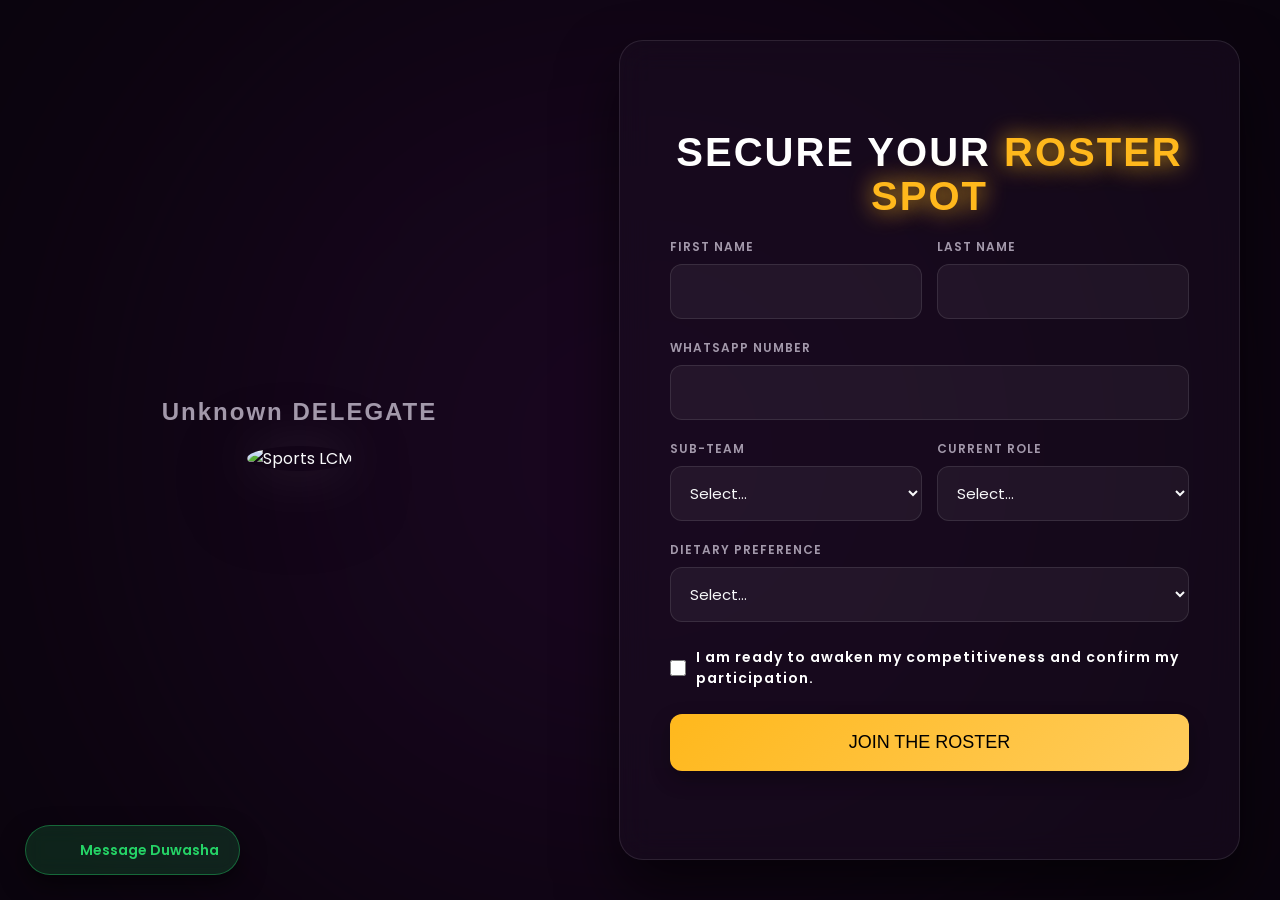
==== delegate.html @ 2cbcd8b3 "Add files via upload" ====
<!DOCTYPE html>
<html lang="en">
<head>
    <meta charset="UTF-8">
    <meta name="viewport" content="width=device-width, initial-scale=1.0">
    <title>Sports LCM - Delegate Registration</title>
    <link rel="icon" type="image/png" href="assets/logo.png">
    <link rel="stylesheet" href="css/styles.css">
    <script src="https://www.gstatic.com/firebasejs/9.22.1/firebase-app-compat.js"></script>
    <script src="https://www.gstatic.com/firebasejs/9.22.1/firebase-firestore-compat.js"></script>
</head>
<body>

    <a href="https://wa.me/94704533048" target="_blank" class="whatsapp-widget">
        <svg viewBox="0 0 24 24" fill="currentColor" width="24px" height="24px"><path d="M17.472...Z"/></svg>
        <span>Message Duwasha</span>
    </a>

    <div class="split-layout">
        
        <div class="delegate-mascot-zone slide-in-left">
            <h2 style="font-size: 1.5rem; color: var(--text-muted);" id="entity-title">LOADING FACTION...</h2>
            
            <div id="dynamic-theme-box" class="hidden">
                <img id="team-mascot-img" src="" alt="Team Mascot" class="giant-mascot">
                <div class="team-badge" id="team-name-display">TEAM NAME</div>
            </div>
            
            <div id="default-theme-box">
                <img src="assets/logo.png" alt="Sports LCM" class="giant-mascot" style="border-radius: 50%; box-shadow: 0 0 50px rgba(255,255,255,0.1);">
            </div>
        </div>

        <div class="action-panel slide-in-right">
            <h2>SECURE YOUR <span class="text-glow">ROSTER SPOT</span></h2>
            
            <form id="delegate-form">
                <div class="button-grid">
                    <div class="form-group">
                        <label>First Name</label>
                        <input type="text" id="first-name" required>
                    </div>
                    <div class="form-group">
                        <label>Last Name</label>
                        <input type="text" id="last-name" required>
                    </div>
                </div>

                <div class="form-group">
                    <label>WhatsApp Number</label>
                    <input type="text" id="whatsapp" required>
                </div>

                <div class="button-grid">
                    <div class="form-group" id="subteam-group">
                        <label>Sub-Team</label>
                        <select id="sub-team" required>
                            <option value="" disabled selected>Select...</option>
                        </select>
                    </div>
                    <div class="form-group">
                        <label>Current Role</label>
                        <select id="role" required>
                            <option value="" disabled selected>Select...</option>
                            <option value="Member">Member</option>
                            <option value="Team Leader">Team Leader</option>
                            <option value="Manager">Manager</option>
                            <option value="Other">Other</option>
                        </select>
                    </div>
                </div>

                <div class="form-group">
                    <label>Dietary Preference</label>
                    <select id="diet" required>
                        <option value="" disabled selected>Select...</option>
                        <option value="Veg">Vegetarian</option>
                        <option value="Non-Veg">Non-Vegetarian</option>
                    </select>
                </div>

                <div class="form-group" style="display: flex; align-items: center; gap: 10px; margin: 25px 0;">
                    <input type="checkbox" id="confirmation" required style="width: 20px; height: 20px;">
                    <label for="confirmation" style="margin: 0; text-transform: none; font-size: 14px; color: #fff;">
                        I am ready to awaken my competitiveness and confirm my participation.
                    </label>
                </div>

                <button type="submit" id="submit-btn" style="width: 100%;">JOIN THE ROSTER</button>
                <p id="success-message" style="color: #2ecc71; text-align: center; margin-top: 15px; font-weight: bold;" class="hidden">Registration Successful!</p>
            </form>
        </div>
    </div>

    <script src="js/firebase.js"></script>
    <script src="js/delegate.js"></script>
</body>
</html>
---- css/styles.css ----
@import url('https://fonts.googleapis.com/css2?family=Poppins:wght@400;500;600;800&display=swap');

@font-face {
    font-family: 'Freshman';
    src: local('Freshman'), url('../assets/freshman.ttf') format('truetype');
}

:root {
    /* Base Brand Colors (Overwritten by JS later) */
    --primary-color: #561269; 
    --accent-color: #FFB81C; 
    --bg-dark: #09040c; 
    
    --card-bg: rgba(25, 12, 33, 0.6); 
    --input-bg: rgba(255, 255, 255, 0.05);
    --text-main: #f8f9fa;
    --text-muted: #a399ab;
    --border-color: rgba(255, 255, 255, 0.1);
    
    --font-secondary: 'Poppins', sans-serif;
}

* { box-sizing: border-box; margin: 0; padding: 0; }

body {
    font-family: var(--font-secondary);
    background-color: var(--bg-dark);
    color: var(--text-main);
    min-height: 100vh;
    position: relative;
    overflow-x: hidden;
    transition: background-color 0.8s ease; /* Smooth transition for color shifts */
}

/* Ambient Background Glow */
body::before {
    content: '';
    position: absolute;
    top: 50%;
    left: 50%;
    transform: translate(-50%, -50%);
    width: 800px;
    height: 800px;
    background: var(--primary-color);
    filter: blur(250px);
    z-index: -1;
    opacity: 0.35;
    border-radius: 50%;
    transition: background 0.8s ease;
}

/* --- Global WhatsApp Widget --- */
.whatsapp-widget {
    position: fixed;
    bottom: 25px;
    left: 25px;
    background: rgba(37, 211, 102, 0.15);
    backdrop-filter: blur(10px);
    border: 1px solid rgba(37, 211, 102, 0.4);
    color: #25D366;
    padding: 12px 20px;
    border-radius: 50px;
    display: flex;
    align-items: center;
    gap: 10px;
    font-weight: 600;
    font-size: 14px;
    text-decoration: none;
    z-index: 1000;
    box-shadow: 0 10px 25px rgba(0, 0, 0, 0.5);
    transition: all 0.3s ease;
}
.whatsapp-widget:hover {
    background: rgba(37, 211, 102, 0.3);
    transform: translateY(-5px);
    box-shadow: 0 15px 30px rgba(37, 211, 102, 0.2);
}

/* --- Split Layout Architecture --- */
.split-layout {
    display: flex;
    min-height: 100vh;
    padding: 40px;
    gap: 60px;
    max-width: 1400px;
    margin: 0 auto;
}

.info-panel {
    flex: 1;
    display: flex;
    flex-direction: column;
    justify-content: center;
}

.action-panel {
    flex: 1;
    display: flex;
    flex-direction: column;
    justify-content: center;
    background: var(--card-bg);
    backdrop-filter: blur(16px);
    padding: 50px;
    border-radius: 24px;
    border: 1px solid var(--border-color);
    box-shadow: 0 30px 60px rgba(0, 0, 0, 0.6);
}

/* Typography & Visuals */
h1, h2 {
    font-family: 'Freshman', sans-serif;
    color: #fff;
    letter-spacing: 2px;
    line-height: 1.1;
    margin-bottom: 20px;
}
h1 { font-size: 3.5rem; }
h2 { font-size: 2.5rem; text-align: center; }

.text-glow {
    color: var(--accent-color);
    text-shadow: 0 0 25px var(--accent-color);
    transition: color 0.8s ease, text-shadow 0.8s ease;
}

.hype-text {
    font-size: 18px;
    font-weight: 800;
    color: var(--accent-color);
    text-transform: uppercase;
    letter-spacing: 3px;
    margin-bottom: 30px;
    animation: pulse 2s infinite;
}

.brand-logo { max-width: 180px; margin-bottom: 30px; }
.brand-logo-small { max-width: 140px; margin: 0 auto 30px auto; display: block; }

/* Info Scroll Box */
.scrollable-info {
    max-height: 40vh;
    overflow-y: auto;
    padding-right: 15px;
    color: var(--text-muted);
    font-size: 14px;
    line-height: 1.7;
    margin-bottom: 30px;
}
.scrollable-info::-webkit-scrollbar { width: 6px; }
.scrollable-info::-webkit-scrollbar-thumb { background: var(--primary-color); border-radius: 10px; }

.vm-grid { display: grid; grid-template-columns: 1fr 1fr; gap: 20px; margin-top: 20px; }
.vm-card {
    background: rgba(255, 255, 255, 0.03);
    padding: 20px;
    border-radius: 12px;
    border-left: 4px solid var(--accent-color);
}
.vm-card h3 { font-family: 'Freshman', sans-serif; font-size: 18px; color: #fff; margin-bottom: 10px; }

/* PDF Button */
.pdf-btn {
    display: inline-flex;
    align-items: center;
    gap: 10px;
    padding: 14px 24px;
    background: rgba(255, 255, 255, 0.1);
    color: #fff;
    text-decoration: none;
    border-radius: 12px;
    font-weight: 600;
    width: fit-content;
    border: 1px solid rgba(255, 255, 255, 0.2);
    transition: all 0.3s ease;
}
.pdf-btn:hover { background: var(--accent-color); color: #000; transform: translateY(-3px); }
.pdf-btn svg { width: 20px; height: 20px; }

/* Buttons & Forms */
.button-grid { display: grid; grid-template-columns: 1fr 1fr; gap: 15px; }
button {
    padding: 18px;
    background: linear-gradient(135deg, var(--accent-color), #ffcc5c);
    color: #000;
    font-family: 'Freshman', sans-serif;
    font-size: 18px;
    border: none;
    border-radius: 12px;
    cursor: pointer;
    transition: all 0.3s ease;
    box-shadow: 0 8px 20px rgba(0, 0, 0, 0.3);
}
button:hover { transform: translateY(-4px) scale(1.02); box-shadow: 0 15px 25px rgba(255, 184, 28, 0.4); }

.faction-btn { background: rgba(255, 255, 255, 0.05); color: #fff; border: 1px solid rgba(255, 255, 255, 0.1); }
.faction-btn:hover { background: var(--primary-color); color: #fff; border-color: var(--accent-color); box-shadow: 0 10px 30px var(--primary-color); }
.alt-btn { border-style: dashed; }

.outline-btn { background: transparent; border: 2px solid var(--primary-color); color: var(--accent-color); width: 100%; }
.outline-btn:hover { background: var(--primary-color); color: #fff; }

.divider { border: 0; height: 1px; background: rgba(255, 255, 255, 0.1); margin: 30px 0; }

.form-group { margin-bottom: 20px; }
label { font-weight: 600; font-size: 12px; margin-bottom: 8px; display: block; color: var(--text-muted); text-transform: uppercase; letter-spacing: 1px; }
input, select {
    width: 100%; padding: 15px; border: 1px solid var(--border-color); border-radius: 12px;
    font-family: var(--font-secondary); font-size: 15px; background-color: var(--input-bg); color: var(--text-main);
    transition: all 0.3s ease;
}
input:focus, select:focus { border-color: var(--accent-color); outline: none; box-shadow: 0 0 15px rgba(255, 184, 28, 0.2); }
select option { background-color: #09040c; color: #fff; }

/* Giant Delegate Mascot Layout */
.delegate-mascot-zone {
    flex: 1; display: flex; flex-direction: column; align-items: center; justify-content: center; text-align: center;
}
.giant-mascot {
    max-width: 400px; width: 100%; filter: drop-shadow(0 20px 40px rgba(0,0,0,0.6));
    animation: float 5s ease-in-out infinite; margin-bottom: 30px;
}
.team-badge {
    font-family: 'Freshman', sans-serif; font-size: 3rem; color: #fff;
    text-shadow: 0 5px 15px rgba(0,0,0,0.5); letter-spacing: 2px;
}

/* Animations */
@keyframes float { 0% { transform: translateY(0px); } 50% { transform: translateY(-20px); } 100% { transform: translateY(0px); } }
@keyframes pulse { 0% { opacity: 0.8; } 50% { opacity: 1; transform: scale(1.02); } 100% { opacity: 0.8; } }
@keyframes slideInLeft { from { opacity: 0; transform: translateX(-50px); } to { opacity: 1; transform: translateX(0); } }
@keyframes slideInRight { from { opacity: 0; transform: translateX(50px); } to { opacity: 1; transform: translateX(0); } }

.floating { animation: float 4s ease-in-out infinite; }
.slide-in-left { animation: slideInLeft 0.8s cubic-bezier(0.25, 1, 0.5, 1) forwards; }
.slide-in-right { animation: slideInRight 0.8s cubic-bezier(0.25, 1, 0.5, 1) forwards; }

.hidden { display: none !important; }

/* Responsive Grid */
@media (max-width: 992px) {
    .split-layout { flex-direction: column; }
    h1 { font-size: 2.5rem; }
    .giant-mascot { max-width: 250px; }
    .whatsapp-widget { bottom: 15px; left: 15px; padding: 10px 15px; span { display: none; } }
}
/* --- LCVP Color Picker Swatches --- */
.color-picker { display: flex; flex-wrap: wrap; gap: 12px; margin-top: 10px; }

.color-swatch {
    width: 45px; height: 45px; border-radius: 12px;
    cursor: pointer; transition: all 0.3s cubic-bezier(0.175, 0.885, 0.32, 1.275);
    box-shadow: 0 4px 10px rgba(0, 0, 0, 0.3); border: 2px solid transparent; position: relative;
}

.color-swatch:hover { transform: translateY(-4px) scale(1.05); box-shadow: 0 8px 15px rgba(0, 0, 0, 0.5); }

.color-swatch.selected {
    border: 3px solid #fff; transform: scale(1.15); box-shadow: 0 0 20px var(--accent-color);
}

.color-swatch.taken {
    opacity: 0.15; cursor: not-allowed; pointer-events: none; filter: grayscale(100%);
}

.color-swatch.taken::after {
    content: '✕'; position: absolute; top: 50%; left: 50%;
    transform: translate(-50%, -50%); color: rgba(255, 255, 255, 0.8);
    font-weight: bold; font-size: 20px;
}

/* Error/Success text for inputs */
.error-text { color: #ff4757; font-size: 13px; font-weight: 500; text-align: center; }
.success-text { color: #2ed573; font-size: 15px; font-weight: 600; text-align: center; margin-top: 15px; }
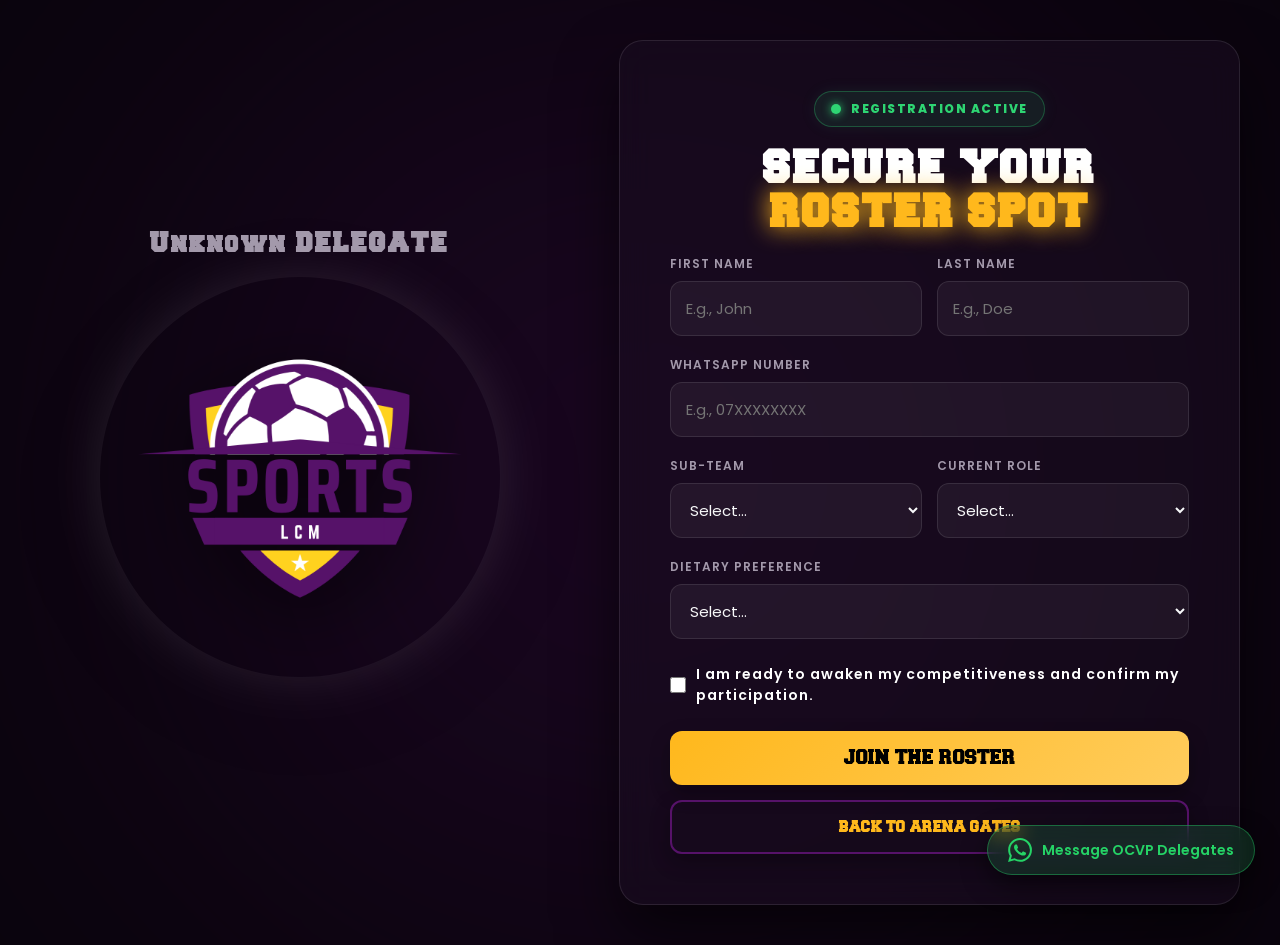
==== commit b4003218: "Update delegate.html" ====
--- a/delegate.html
+++ b/delegate.html
@@ -4,16 +4,16 @@
     <meta charset="UTF-8">
     <meta name="viewport" content="width=device-width, initial-scale=1.0">
     <title>Sports LCM - Delegate Registration</title>
-    <link rel="icon" type="image/png" href="assets/logo.png">
+    <link rel="icon" type="image/png" href="assets/Sports LCM Logo - Light.PNG">
     <link rel="stylesheet" href="css/styles.css">
     <script src="https://www.gstatic.com/firebasejs/9.22.1/firebase-app-compat.js"></script>
     <script src="https://www.gstatic.com/firebasejs/9.22.1/firebase-firestore-compat.js"></script>
 </head>
-<body>
+<body class="index-body">
 
-    <a href="https://wa.me/94704533048" target="_blank" class="whatsapp-widget">
-        <svg viewBox="0 0 24 24" fill="currentColor" width="24px" height="24px"><path d="M17.472...Z"/></svg>
-        <span>Message Duwasha</span>
+    <a href="https://wa.me/94704533048?text=Hi%20Duwasha,%20I%20have%20a%20question%20about%20Sports%20LCM..." target="_blank" class="whatsapp-widget">
+        <svg viewBox="0 0 24 24" fill="currentColor" width="24px" height="24px"><path d="M17.472 14.382c-.297-.149-1.758-.867-2.03-.967-.273-.099-.471-.148-.67.15-.197.297-.767.966-.94 1.164-.173.199-.347.223-.644.075-.297-.15-1.255-.463-2.39-1.475-.883-.788-1.48-1.761-1.653-2.059-.173-.297-.018-.458.13-.606.134-.133.298-.347.446-.52.149-.174.198-.298.298-.497.099-.198.05-.371-.025-.52-.075-.149-.669-1.612-.916-2.207-.242-.579-.487-.5-.669-.51a12.8 12.8 0 0 0-.57-.01c-.198 0-.52.074-.792.372-.272.297-1.04 1.016-1.04 2.479 0 1.462 1.065 2.875 1.213 3.074.149.198 2.096 3.2 5.077 4.487.709.306 1.262.489 1.694.625.712.227 1.36.195 1.871.118.571-.085 1.758-.719 2.006-1.413.248-.694.248-1.289.173-1.413-.074-.124-.272-.198-.57-.347m-5.421 7.403h-.004a9.87 9.87 0 0 1-5.031-1.378l-.361-.214-3.741.982.998-3.648-.235-.374a9.86 9.86 0 0 1-1.51-5.26c.001-5.45 4.436-9.884 9.888-9.884 2.64 0 5.122 1.03 6.988 2.898a9.825 9.825 0 0 1 2.893 6.994c-.003 5.45-4.437 9.884-9.885 9.884m8.413-18.297A11.815 11.815 0 0 0 12.05 0C5.495 0 .16 5.335.157 11.892c0 2.096.547 4.142 1.588 5.945L.057 24l6.305-1.654a11.882 11.882 0 0 0 5.683 1.448h.005c6.554 0 11.89-5.335 11.893-11.893a11.821 11.821 0 0 0-3.48-8.413Z"/></svg>
+        <span>Message OCVP Delegates</span>
     </a>
 
     <div class="split-layout">
@@ -21,7 +21,7 @@
         <div class="delegate-mascot-zone slide-in-left">
             <h2 style="font-size: 1.5rem; color: var(--text-muted);" id="entity-title">LOADING FACTION...</h2>
             
-            <div id="dynamic-theme-box" class="hidden">
+            <div id="dynamic-theme-box" class="hidden" style="width: 100%;">
                 <img id="team-mascot-img" src="" alt="Team Mascot" class="giant-mascot">
                 <div class="team-badge" id="team-name-display">TEAM NAME</div>
             </div>
@@ -32,23 +32,28 @@
         </div>
 
         <div class="action-panel slide-in-right">
+            
+            <div class="status-badge" style="margin: 0 auto 20px auto;">
+                <span class="pulse-dot"></span> REGISTRATION ACTIVE
+            </div>
+
             <h2>SECURE YOUR <span class="text-glow">ROSTER SPOT</span></h2>
             
             <form id="delegate-form">
                 <div class="button-grid">
                     <div class="form-group">
                         <label>First Name</label>
-                        <input type="text" id="first-name" required>
+                        <input type="text" id="first-name" placeholder="E.g., John" required>
                     </div>
                     <div class="form-group">
                         <label>Last Name</label>
-                        <input type="text" id="last-name" required>
+                        <input type="text" id="last-name" placeholder="E.g., Doe" required>
                     </div>
                 </div>
 
                 <div class="form-group">
                     <label>WhatsApp Number</label>
-                    <input type="text" id="whatsapp" required>
+                    <input type="text" id="whatsapp" placeholder="E.g., 07XXXXXXXX" required>
                 </div>
 
                 <div class="button-grid">
@@ -80,14 +85,16 @@
                 </div>
 
                 <div class="form-group" style="display: flex; align-items: center; gap: 10px; margin: 25px 0;">
-                    <input type="checkbox" id="confirmation" required style="width: 20px; height: 20px;">
-                    <label for="confirmation" style="margin: 0; text-transform: none; font-size: 14px; color: #fff;">
+                    <input type="checkbox" id="confirmation" required style="width: 20px; height: 20px; cursor: pointer;">
+                    <label for="confirmation" style="margin: 0; text-transform: none; font-size: 14px; color: #fff; cursor: pointer;">
                         I am ready to awaken my competitiveness and confirm my participation.
                     </label>
                 </div>
 
                 <button type="submit" id="submit-btn" style="width: 100%;">JOIN THE ROSTER</button>
-                <p id="success-message" style="color: #2ecc71; text-align: center; margin-top: 15px; font-weight: bold;" class="hidden">Registration Successful!</p>
+                <button type="button" class="outline-btn" onclick="window.location.href='index.html'">BACK TO ARENA GATES</button>
+                
+                <p id="success-message" class="success-text hidden">Registration Successful! See you on the field.</p>
             </form>
         </div>
     </div>
@@ -95,4 +102,4 @@
     <script src="js/firebase.js"></script>
     <script src="js/delegate.js"></script>
 </body>
-</html>+</html>
--- a/css/styles.css
+++ b/css/styles.css
@@ -2,11 +2,11 @@
 
 @font-face {
     font-family: 'Freshman';
-    src: local('Freshman'), url('../assets/freshman.ttf') format('truetype');
+    src: local('Freshman'), url('../assets/Freshman.ttf') format('truetype');
 }
 
 :root {
-    /* Base Brand Colors (Overwritten by JS later) */
+    /* Base Brand Colors (Dynamically overwritten by JS later for chameleon protocol) */
     --primary-color: #561269; 
     --accent-color: #FFB81C; 
     --bg-dark: #09040c; 
@@ -29,7 +29,7 @@
     min-height: 100vh;
     position: relative;
     overflow-x: hidden;
-    transition: background-color 0.8s ease; /* Smooth transition for color shifts */
+    transition: background-color 0.8s ease; /* Smooth transition for chameleon shifts */
 }
 
 /* Ambient Background Glow */
@@ -49,11 +49,11 @@
     transition: background 0.8s ease;
 }
 
-/* --- Global WhatsApp Widget --- */
+/* --- Global WhatsApp Widget (With team label shift) --- */
 .whatsapp-widget {
     position: fixed;
     bottom: 25px;
-    left: 25px;
+    right: 25px;
     background: rgba(37, 211, 102, 0.15);
     backdrop-filter: blur(10px);
     border: 1px solid rgba(37, 211, 102, 0.4);
@@ -241,33 +241,37 @@
     .split-layout { flex-direction: column; }
     h1 { font-size: 2.5rem; }
     .giant-mascot { max-width: 250px; }
-    .whatsapp-widget { bottom: 15px; left: 15px; padding: 10px 15px; span { display: none; } }
-}
-/* --- LCVP Color Picker Swatches --- */
-.color-picker { display: flex; flex-wrap: wrap; gap: 12px; margin-top: 10px; }
-
-.color-swatch {
-    width: 45px; height: 45px; border-radius: 12px;
-    cursor: pointer; transition: all 0.3s cubic-bezier(0.175, 0.885, 0.32, 1.275);
-    box-shadow: 0 4px 10px rgba(0, 0, 0, 0.3); border: 2px solid transparent; position: relative;
-}
-
-.color-swatch:hover { transform: translateY(-4px) scale(1.05); box-shadow: 0 8px 15px rgba(0, 0, 0, 0.5); }
-
-.color-swatch.selected {
-    border: 3px solid #fff; transform: scale(1.15); box-shadow: 0 0 20px var(--accent-color);
-}
-
-.color-swatch.taken {
-    opacity: 0.15; cursor: not-allowed; pointer-events: none; filter: grayscale(100%);
-}
-
-.color-swatch.taken::after {
-    content: '✕'; position: absolute; top: 50%; left: 50%;
-    transform: translate(-50%, -50%); color: rgba(255, 255, 255, 0.8);
-    font-weight: bold; font-size: 20px;
-}
-
-/* Error/Success text for inputs */
-.error-text { color: #ff4757; font-size: 13px; font-weight: 500; text-align: center; }
-.success-text { color: #2ed573; font-size: 15px; font-weight: 600; text-align: center; margin-top: 15px; }+    .whatsapp-widget { bottom: 15px; right: 15px; padding: 10px 15px; span { display: none; } }
+}
+
+/* --- Added for Esports status badge and console buttons --- */
+.status-badge {
+    display: inline-flex;
+    align-items: center;
+    gap: 10px;
+    background: rgba(46, 213, 115, 0.1);
+    border: 1px solid rgba(46, 213, 115, 0.3);
+    color: #2ed573;
+    padding: 8px 16px;
+    border-radius: 50px;
+    font-size: 12px;
+    font-weight: 800;
+    letter-spacing: 1.5px;
+    width: fit-content;
+    margin: 0 auto 30px auto;
+    box-shadow: 0 0 15px rgba(46, 213, 115, 0.1);
+}
+.pulse-dot {
+    width: 10px; height: 10px; background-color: #2ed573;
+    border-radius: 50%; box-shadow: 0 0 10px #2ed573;
+    animation: livePulse 1.5s infinite;
+}
+@keyframes livePulse {
+    0% { transform: scale(0.95); box-shadow: 0 0 0 0 rgba(46, 213, 115, 0.7); }
+    70% { transform: scale(1); box-shadow: 0 0 0 6px rgba(46, 213, 115, 0); }
+    100% { transform: scale(0.95); box-shadow: 0 0 0 0 rgba(46, 213, 115, 0); }
+}
+
+.action-panel h2 { margin-bottom: 20px; }
+.faction-btn { text-transform: uppercase; font-size: 16px; }
+.outline-btn { font-size: 14px; text-transform: uppercase; margin-top: 15px; }
